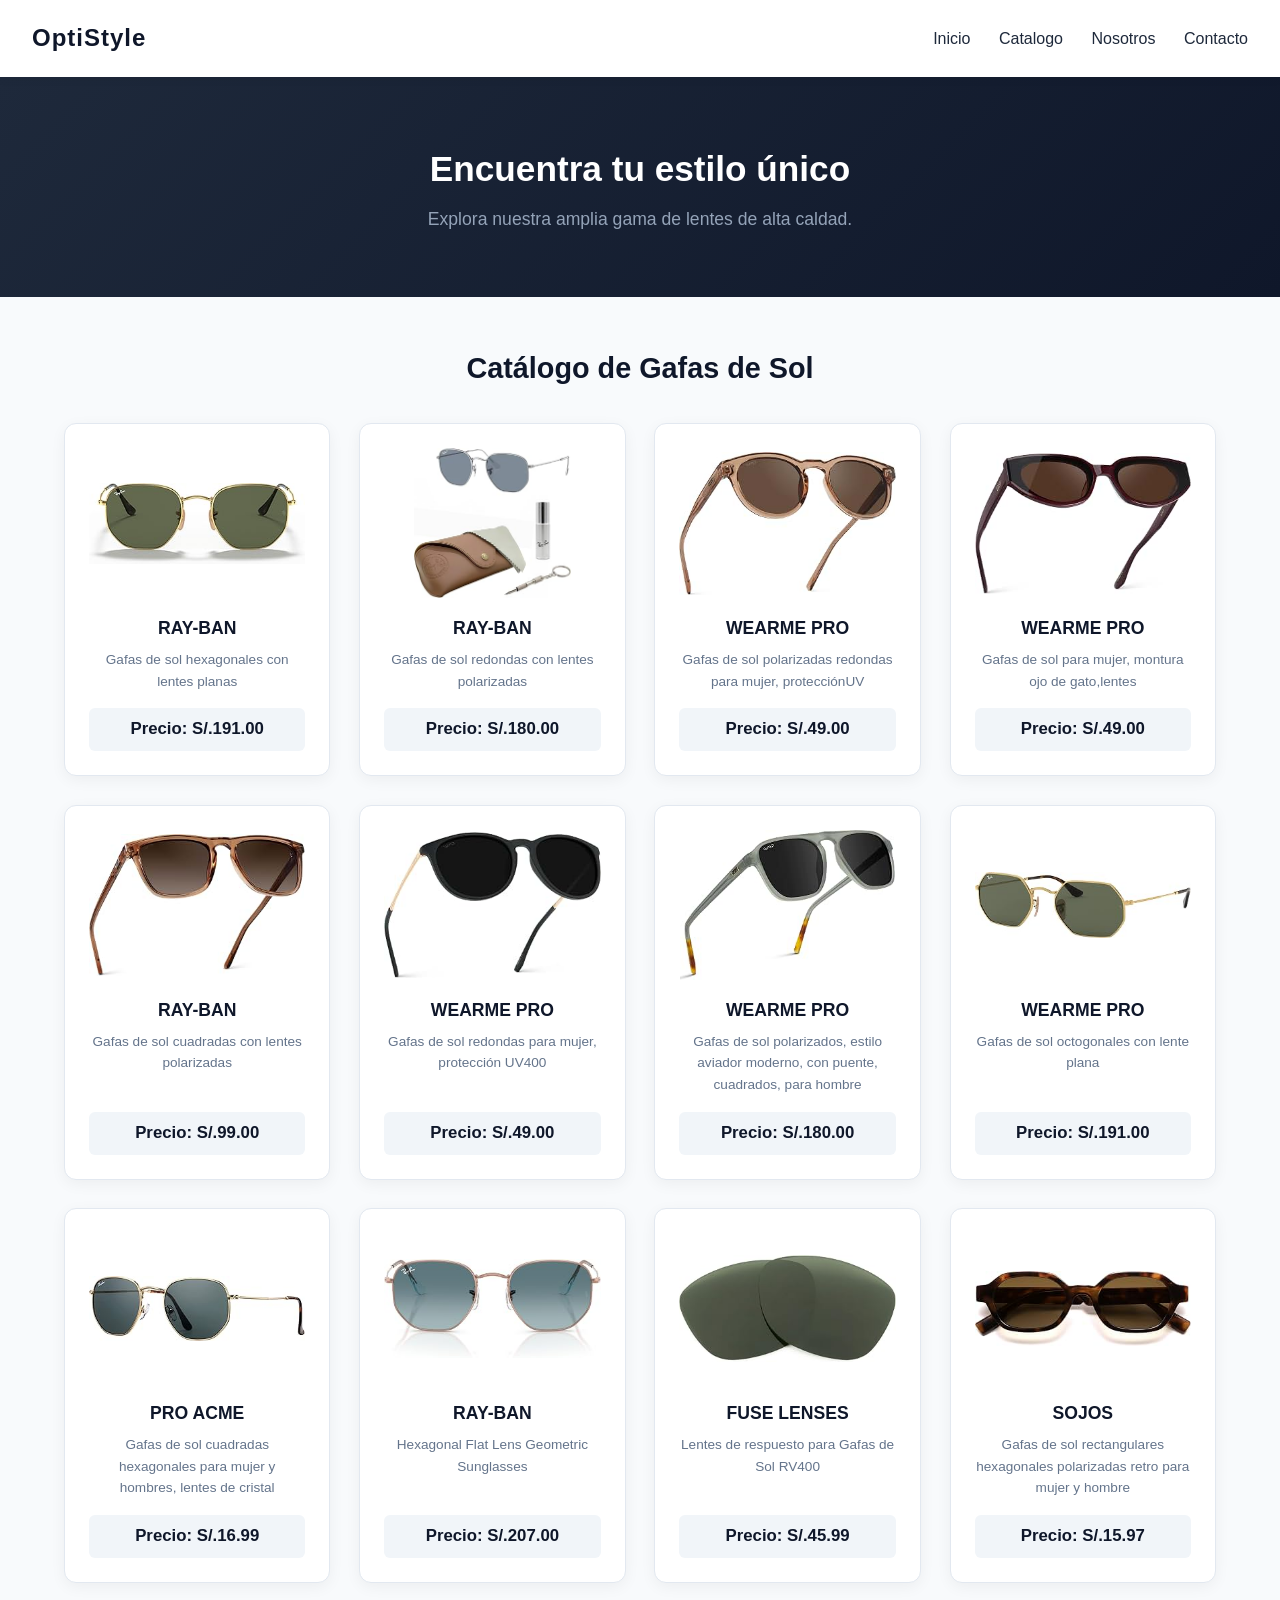
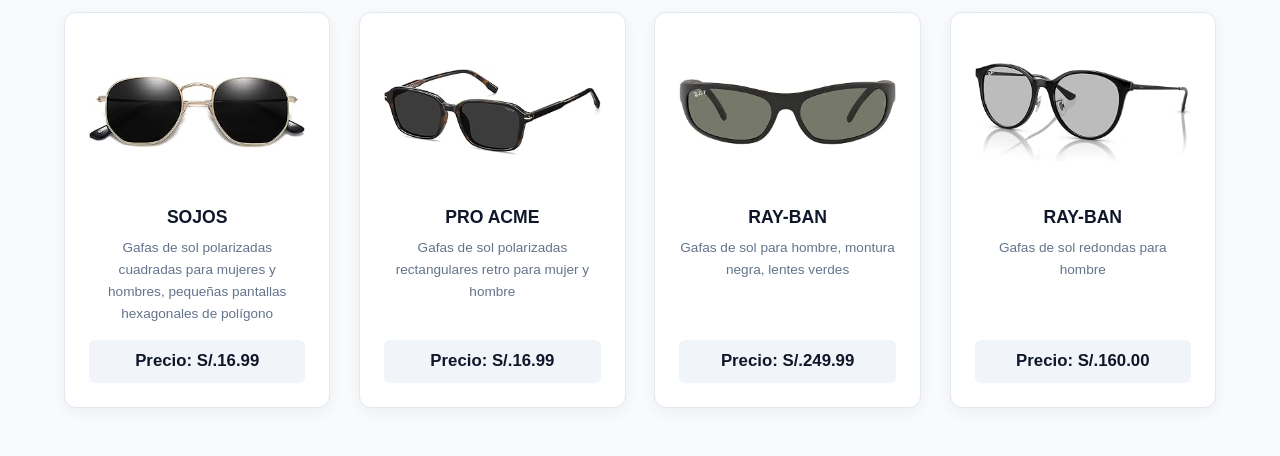
==== index.html @ 1ff5bd38 "Add files via upload" ====
<!DOCTYPE html>
<html lang="es">
<head>
    <meta charset="UTF-8">
    <meta name="viewport" content="width=device-width, initial-scale=1.0">
    <title>OptiStyle - Catálogo de Lentes</title>
    <link rel="stylesheet" href="style.css">
</head>

<body>
    <!--Encabezado-->
    <header class="header">
        <div class="logo">OptiStyle</div>
        <nav class="nav">
            <a href="#">Inicio</a>
            <a href="#">Catalogo</a>
            <a href="#">Nosotros</a>
            <a href="#">Contacto</a>
        </nav>    
    </header>

    <section class="hero">
        <h1>Encuentra tu estilo único</h1>
        <p>Explora nuestra amplia gama de lentes de alta caldad.</p>  
    </section>

    <main class="catalog-container" id="catalogo">
        <h2>Catálogo de Gafas de Sol</h2>
        <div class="catalog-grid">
            <div class="catalog-item">
                <img src="lentes1.jpg" alt="Lente 1">
                <h3>Ray-Ban</h3>
                <p>Gafas de sol hexagonales con lentes planas</p>
                <a href="#" class="btn-precio">Precio: S/.191.00</a>
            </div>
            <div class="catalog-item">
                <img src="lentes2.jpg" alt="Lente 2">
                <h3>Ray-Ban</h3>
                <p>Gafas de sol redondas con lentes polarizadas</p>
                <a href="#" class="btn-precio">Precio: S/.180.00</a>
            </div>
            <div class="catalog-item">
                <img src="lentes3.jpg" alt="Lente 3">
                <h3>WearMe Pro</h3>
                <p>Gafas de sol polarizadas redondas para mujer, protecciónUV</p>
                <a href="#" class="btn-precio">Precio: S/.49.00</a>
            </div>
            <div class="catalog-item">
                <img src="lentes4.jpg" alt="Lente 4">
                <h3>WearMe Pro</h3>
                <p>Gafas de sol para mujer, montura ojo de gato,lentes</p>
                <a href="#" class="btn-precio">Precio: S/.49.00</a>
            </div>
            <div class="catalog-item">
                <img src="lentes5.jpg" alt="Lente 5">
                <h3>Ray-Ban</h3>
                <p>Gafas de sol cuadradas con lentes polarizadas</p>
                <a href="#" class="btn-precio">Precio: S/.99.00</a>
            </div>
            <div class="catalog-item">
                <img src="lentes6.jpg" alt="Lente 6">
                <h3>WearMe Pro</h3>
                <p>Gafas de sol redondas para mujer, protección UV400</p>
                <a href="#" class="btn-precio">Precio: S/.49.00</a>
            </div>
            <div class="catalog-item">
                <img src="lentes7.jpg" alt="Lente 7">
                <h3>WearMe Pro</h3>
                <p>Gafas de sol polarizados, estilo aviador moderno, con puente, cuadrados, para hombre</p>
                <a href="#" class="btn-precio">Precio: S/.180.00</a>
            </div>
            <div class="catalog-item">
                <img src="lentes8.jpg" alt="Lente 8">
                <h3>WearMe Pro</h3>
                <p>Gafas de sol octogonales con lente plana</p>
                <a href="#" class="btn-precio">Precio: S/.191.00</a>
            </div>
            <div class="catalog-item">
                <img src="lentes9.jpg" alt="Lente 9">
                <h3>Pro Acme</h3>
                <p>Gafas de sol cuadradas hexagonales para mujer y hombres, lentes de cristal</p>
                <a href="#" class="btn-precio">Precio: S/.16.99</a>
            </div>
            <div class="catalog-item">
                <img src="lentes10.jpg" alt="Lente 10">
                <h3>Ray-Ban</h3>
                <p>Hexagonal Flat Lens Geometric Sunglasses</p>
                <a href="#" class="btn-precio">Precio: S/.207.00</a>
            </div>
            <div class="catalog-item">
                <img src="lentes11.jpg" alt="Lente 11">
                <h3>Fuse Lenses</h3>
                <p>Lentes de respuesto para Gafas de Sol RV400</p>
                <a href="#" class="btn-precio">Precio: S/.45.99</a>
            </div>
            <div class="catalog-item">
                <img src="lentes12.jpg" alt="Lente 12">
                <h3>SOJOS</h3>
                <p>Gafas de sol rectangulares hexagonales polarizadas retro para mujer y hombre</p>
                <a href="#" class="btn-precio">Precio: S/.15.97</a>
            </div>
            <div class="catalog-item">
                <img src="lentes13.jpg" alt="Lente 13">
                <h3>SOJOS</h3>
                <p>Gafas de sol polarizadas cuadradas para mujeres y hombres, pequeñas pantallas hexagonales de polígono</p>
                <a href="#" class="btn-precio">Precio: S/.16.99</a>
            </div>
            <div class="catalog-item">
                <img src="lentes14.jpg" alt="Lente 14">
                <h3>Pro Acme</h3>
                <p>Gafas de sol polarizadas rectangulares retro para mujer y hombre</p>
                <a href="#" class="btn-precio">Precio: S/.16.99</a>
            </div>
            <div class="catalog-item">
                <img src="lentes15.jpg" alt="Lente 15">
                <h3>Ray-Ban</h3>
                <p>Gafas de sol para hombre, montura negra, lentes verdes</p>
                <a href="#" class="btn-precio">Precio: S/.249.99</a>
            </div>
            <div class="catalog-item">
                <img src="lentes16.jpg" alt="Lente 16">
                <h3>Ray-Ban</h3>
                <p>Gafas de sol redondas para hombre</p>
                <a href="#" class="btn-precio">Precio: S/.160.00</a>
            </div>
        </div>
        

</body>
</html>
---- style.css ----
/* RESET BÁSICO Y VARIABLES */
* {
    margin: 0;
    padding: 0;
    box-sizing: border-box;
}

:root {
    --primary-color: #0f172a;       /* Azul oscuro para Header y Hero */
    --accent-color: #0d9488;        /* Verde azulado para botones/detalles */
    --font-family: 'Segoe UI', Tahoma, Geneva, Verdana, sans-serif;
    --bg-color: #f8fafc;            /* Fondo general claro */
    --card-bg: #ffffff;             /* Fondo blanco para las tarjetas */
    --text-color: #1e293b;          /* Texto principal */
    --text-muted: #64748b;          /* Texto secundario */
    --border-radius: 12px;
}

body {
    font-family: var(--font-family);
    background-color: var(--bg-color);
    color: var(--text-color);
    line-height: 1.6;
}

/* ENCABEZADO */
.header {
    display: flex;
    justify-content: space-between;
    align-items: center;
    padding: 1.2rem 2rem;
    background-color: var(--card-bg);
    box-shadow: 0 2px 10px rgba(0, 0, 0, 0.05);
    position: sticky;
    top: 0;
    z-index: 100;
}

.logo {
    font-size: 1.5rem;
    font-weight: 700;
    color: var(--primary-color);
    letter-spacing: 1px;
}

.nav a {
    margin-left: 1.5rem;
    text-decoration: none;
    color: var(--text-color);
    font-weight: 500;
    transition: color 0.3s ease;
}

.nav a:hover {
    color: var(--accent-color);
}

/* HERO BANNER */
.hero {
    text-align: center;
    padding: 4rem 1rem;
    background: linear-gradient(135deg, #1e293b, #0f172a);
    color: #ffffff;
}

.hero h1 {
    font-size: 2.2rem;
    margin-bottom: 0.5rem;
}

.hero p {
    color: #94a3b8;
    font-size: 1.1rem;
}

/* CONTENEDOR DEL CATÁLOGO */
.catalog-container {
    max-width: 1200px;
    margin: 3rem auto;
    padding: 0 1.5rem;
}

.catalog-container h2 {
    text-align: center;
    margin-bottom: 2rem;
    font-size: 1.8rem;
    color: var(--primary-color);
}

/* GRID DE PRODUCTOS (Adaptable a cualquier pantalla) */
.catalog-grid {
    display: grid;
    grid-template-columns: repeat(auto-fit, minmax(240px, 1fr));
    gap: 1.8rem;
}

/* TARJETAS DE PRODUCTO (.catalog-item) */
.catalog-item {
    background-color: var(--card-bg);
    border-radius: var(--border-radius);
    padding: 1.5rem;
    text-align: center;
    box-shadow: 0 4px 15px rgba(0, 0, 0, 0.05);
    border: 1px solid #e2e8f0;
    display: flex;
    flex-direction: column;
    justify-content: space-between;
    transition: transform 0.3s ease, box-shadow 0.3s ease;
}

.catalog-item:hover {
    transform: translateY(-6px);
    box-shadow: 0 10px 20px rgba(0, 0, 0, 0.1);
}

/* IMAGEN DEL PRODUCTO */
.catalog-item img {
    width: 100%;
    height: 150px;
    object-fit: contain;
    margin-bottom: 1rem;
}

/* TÍTULO/MARCA DEL PRODUCTO */
.catalog-item h3 {
    font-size: 1.1rem;
    font-weight: 700;
    color: var(--primary-color);
    margin-bottom: 0.4rem;
    text-transform: uppercase;
}

/* DESCRIPCIÓN */
.catalog-item p:nth-of-type(1) {
    font-size: 0.85rem;
    color: var(--text-muted);
    margin-bottom: 1rem;
    flex-grow: 1; /* Mantiene la alineación del precio */
}

/* PRECIO */
.catalog-item p:nth-of-type(2) {
    font-size: 1.1rem;
    font-weight: 700;
    color: var(--primary-color);
    background-color: #f1f5f9;
    padding: 0.4rem;
    border-radius: 6px;
}

/* PIE DE PÁGINA */
.footer {
    text-align: center;
    padding: 2rem;
    background-color: var(--primary-color);
    color: #94a3b8;
    margin-top: 4rem;
    font-size: 0.9rem;
}
/* ESTILO DEL RECUADRO DEL PRECIO */
.btn-precio {
    display: block;
    text-decoration: none;
    font-weight: 700;
    font-size: 1.05rem;
    color: var(--primary-color);
    background-color: #f1f5f9;
    padding: 0.5rem 1rem;
    border-radius: 6px;
    cursor: pointer; /* <--- Muestra el cursor de la manito */
    transition: all 0.2s ease-in-out;
}

/* EFECTO AL PASAR EL MOUSE POR ENCIMA (HOVER) */
.btn-precio:hover {
    background-color: #2563eb; /*  <--- Color azul */
    color: #ffffff;            /*  <--- Texto en blanco para buen contraste */
}

/* EFECTO AL MOMENTO EXACTO DE DAR CLIC (ACTIVE) */
.btn-precio:active {
    background-color: #1d4ed8; /* <--- Azul un poco más oscuro al presionar */
    transform: scale(0.98);    /* <--- Pequeño efecto de pulsación */
}
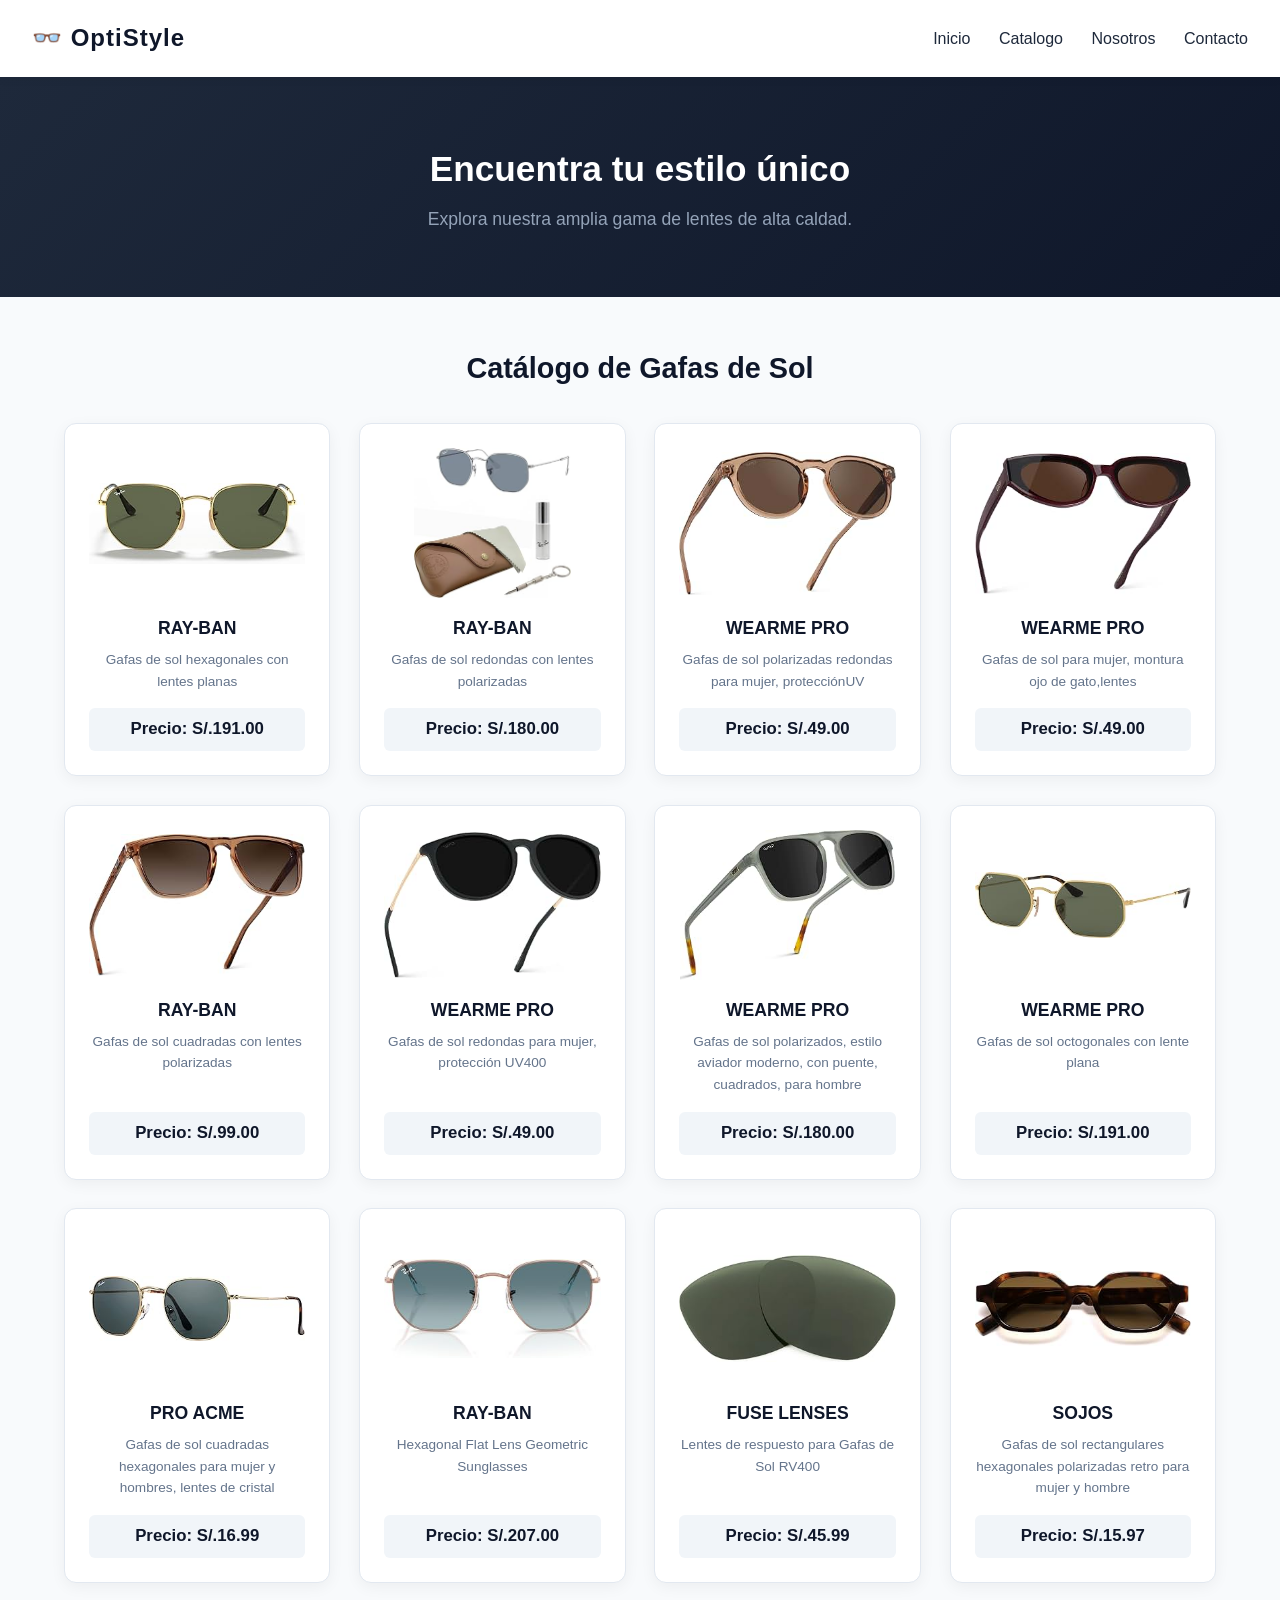
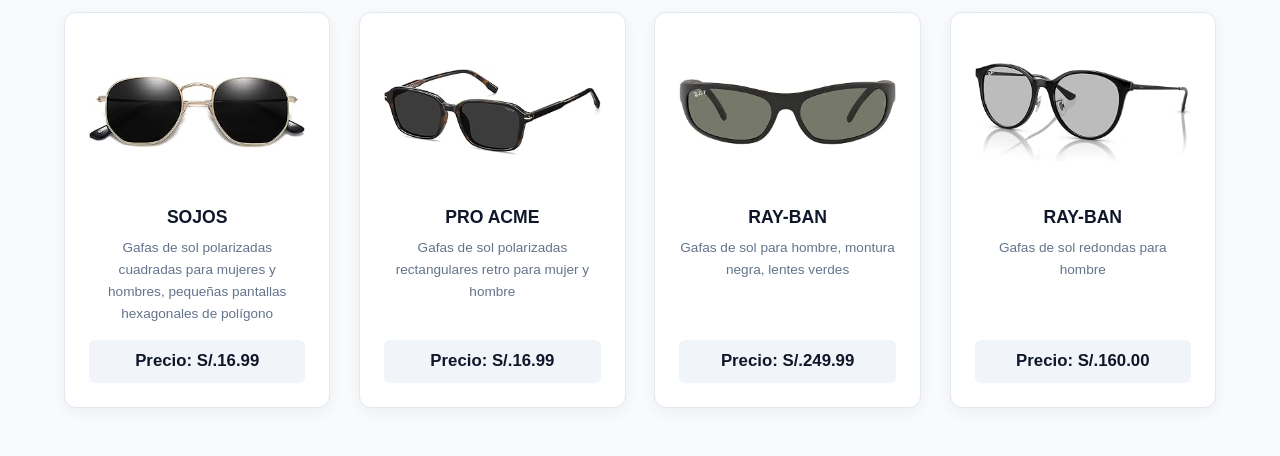
==== commit 464f89a9: "Fix HTML encoding issues in index.html" ====
--- a/index.html
+++ b/index.html
@@ -10,7 +10,7 @@
 <body>
     <!--Encabezado-->
     <header class="header">
-        <div class="logo">OptiStyle</div>
+        <div class="logo">&#x1F453 OptiStyle</div>
         <nav class="nav">
             <a href="#">Inicio</a>
             <a href="#">Catalogo</a>
@@ -127,4 +127,4 @@
         
 
 </body>
-</html>+</html>
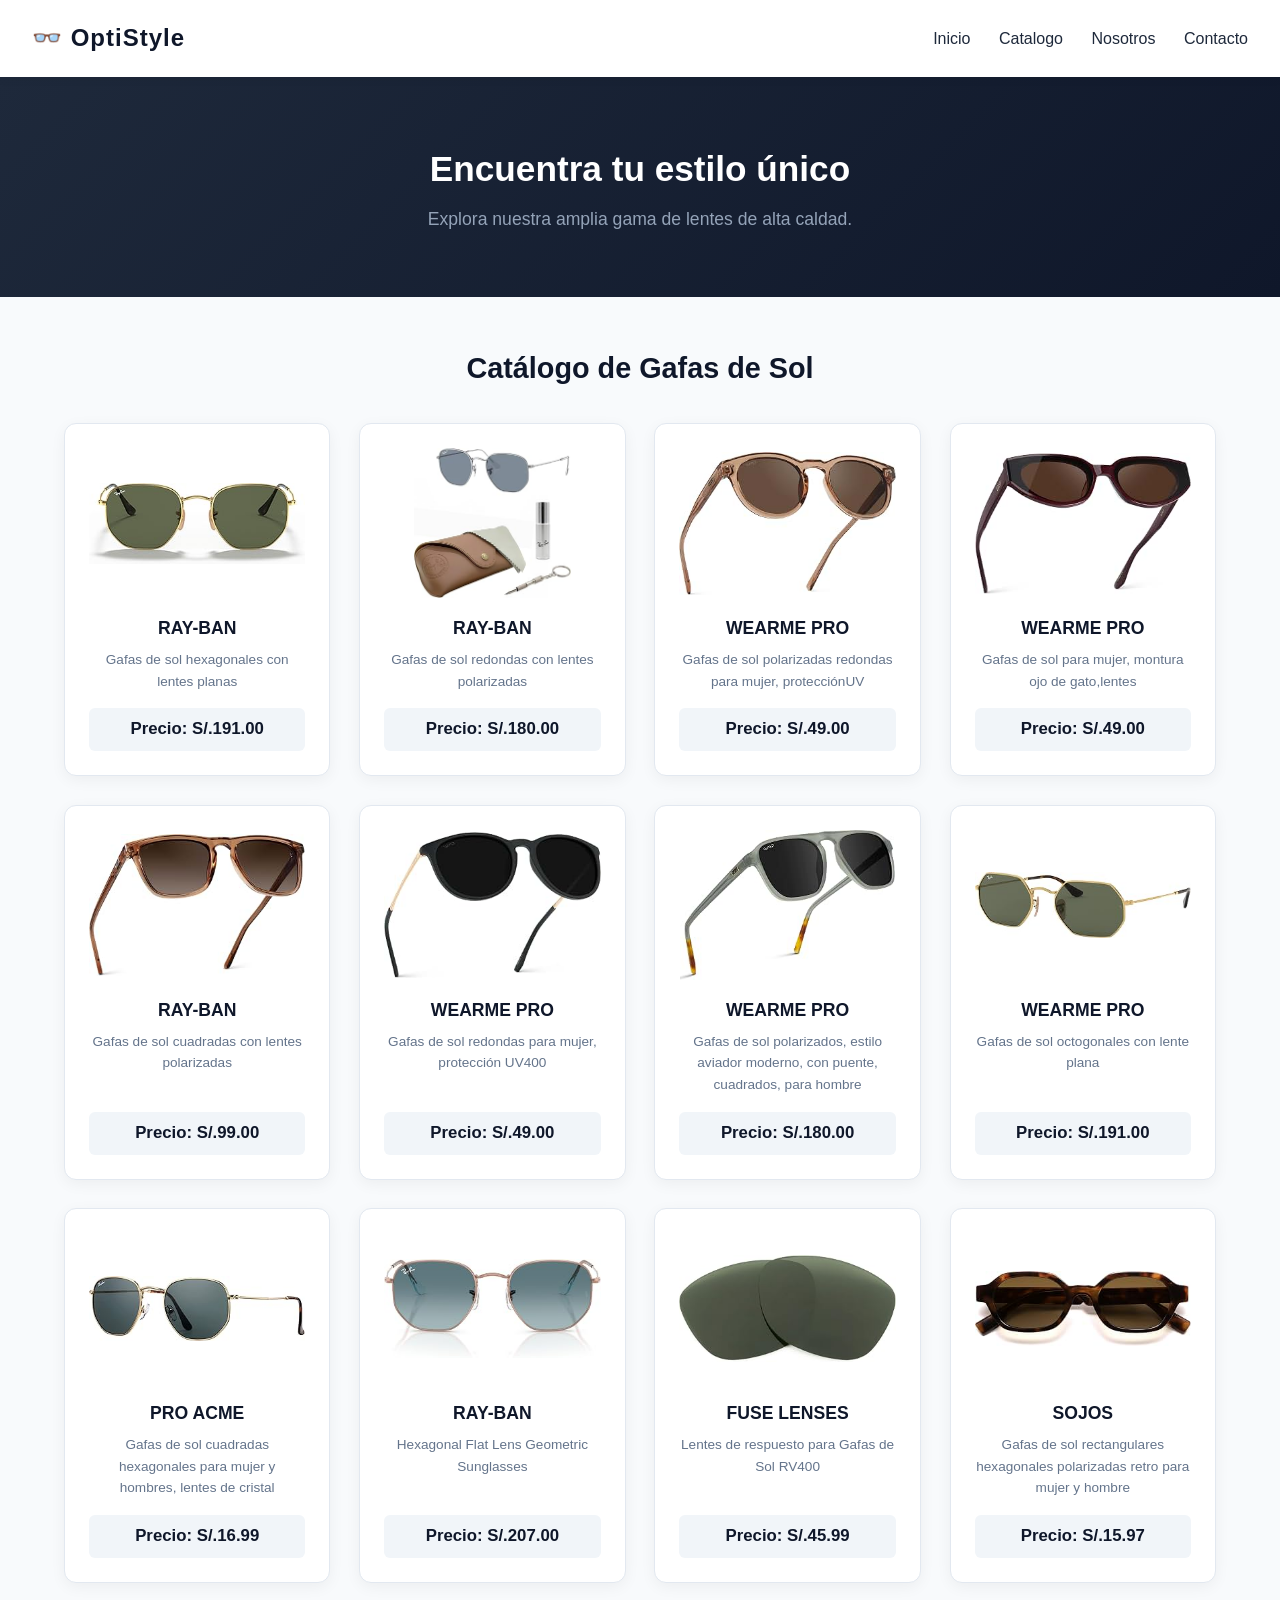
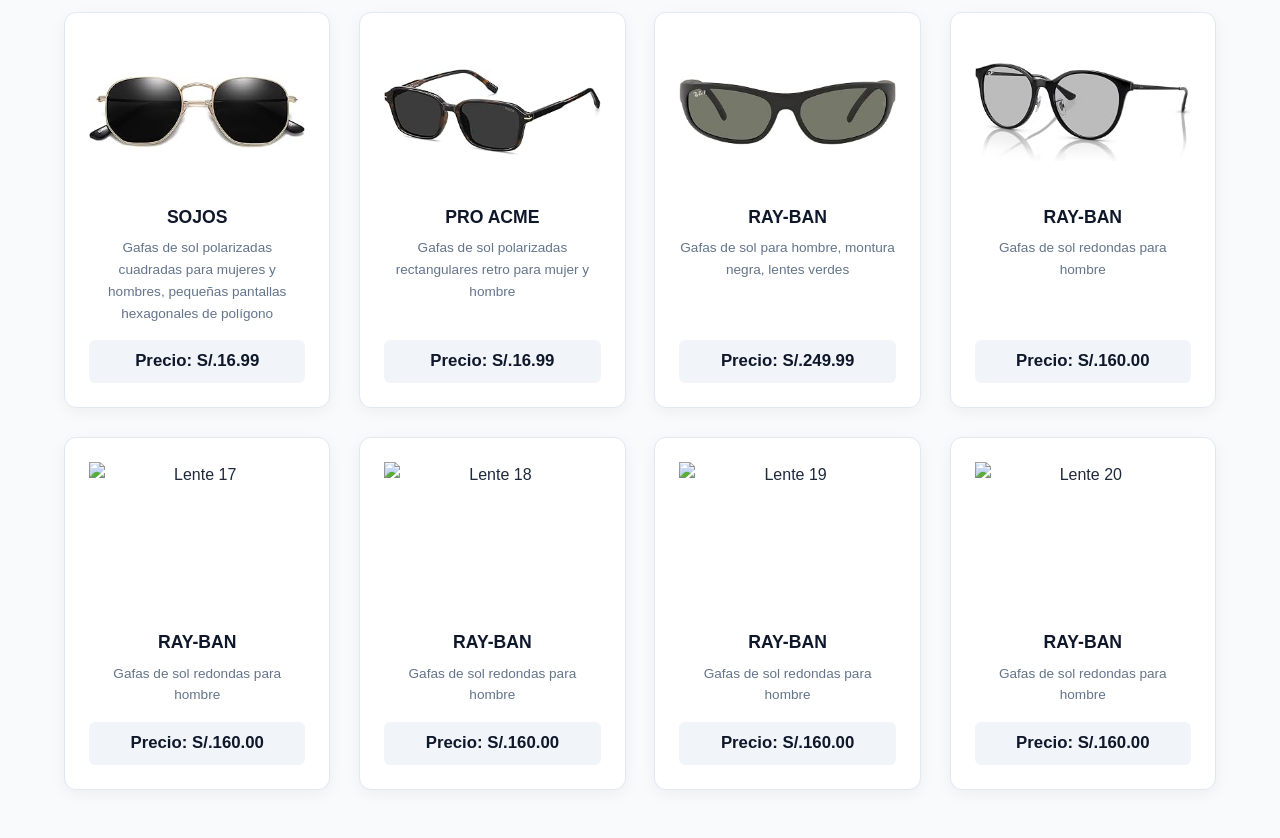
==== commit 2e6ac30b: "Update index.html" ====
--- a/index.html
+++ b/index.html
@@ -123,7 +123,32 @@
                 <p>Gafas de sol redondas para hombre</p>
                 <a href="#" class="btn-precio">Precio: S/.160.00</a>
             </div>
+                <div class="catalog-item">
+                <img src="lentes17.jpg" alt="Lente 17">
+                <h3>Ray-Ban</h3>
+                <p>Gafas de sol redondas para hombre</p>
+                <a href="#" class="btn-precio">Precio: S/.160.00</a>
+            </div>
+                <div class="catalog-item">
+                <img src="lentes18.jpg" alt="Lente 18">
+                <h3>Ray-Ban</h3>
+                <p>Gafas de sol redondas para hombre</p>
+                <a href="#" class="btn-precio">Precio: S/.160.00</a>
+            </div>
+                <div class="catalog-item">
+                <img src="lentes19.jpg" alt="Lente 19">
+                <h3>Ray-Ban</h3>
+                <p>Gafas de sol redondas para hombre</p>
+                <a href="#" class="btn-precio">Precio: S/.160.00</a>
+            </div>
+                <div class="catalog-item">
+                <img src="lentes20.jpg" alt="Lente 20">
+                <h3>Ray-Ban</h3>
+                <p>Gafas de sol redondas para hombre</p>
+                <a href="#" class="btn-precio">Precio: S/.160.00</a>
+            </div>
         </div>
+        
         
 
 </body>
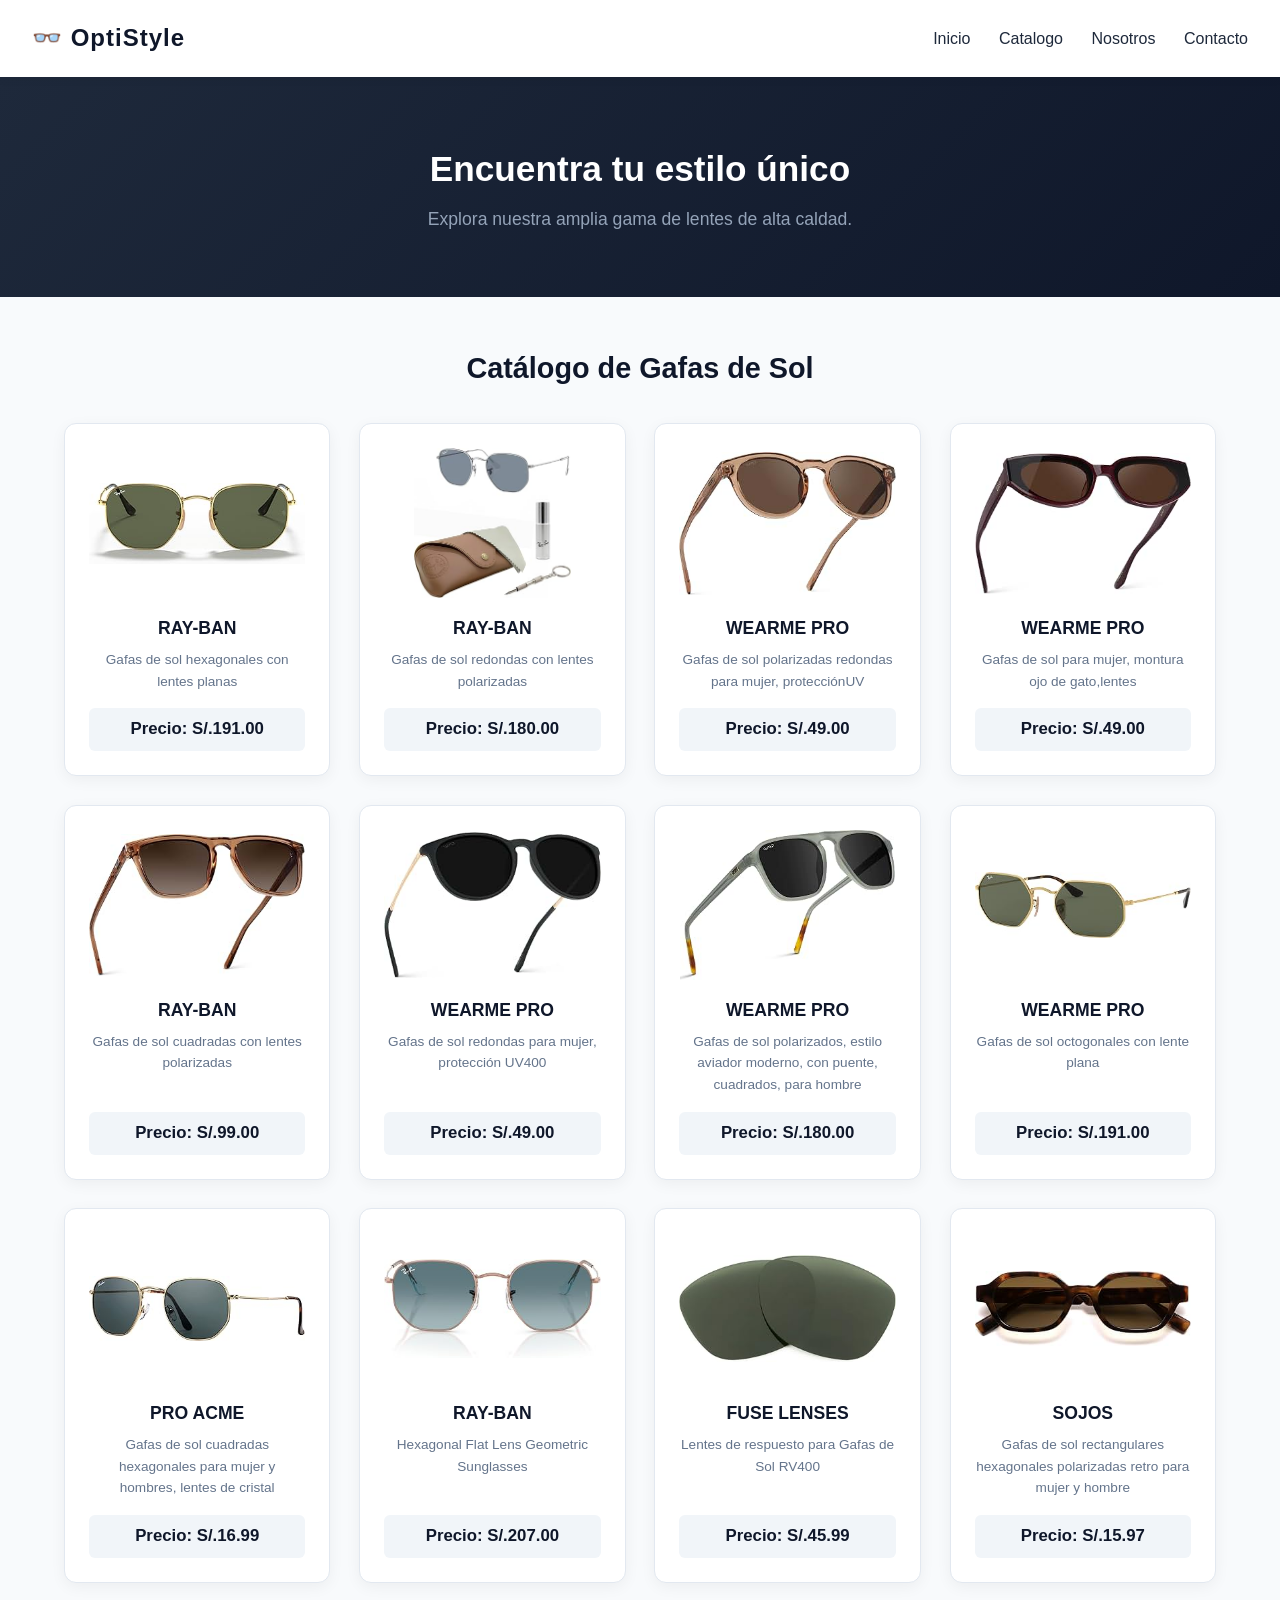
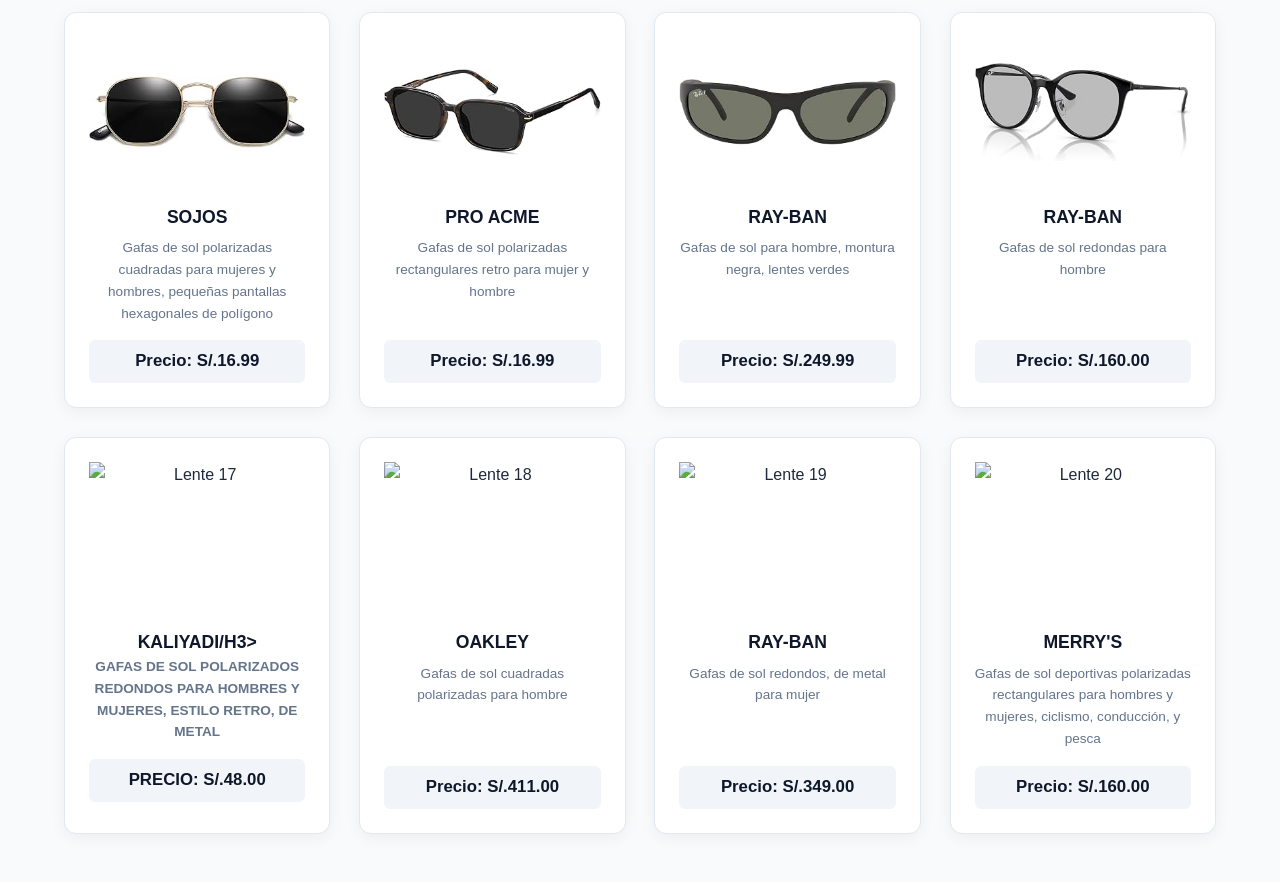
==== commit 32a8f12d: "Fix HTML structure and content in index.html" ====
--- a/index.html
+++ b/index.html
@@ -125,26 +125,26 @@
             </div>
                 <div class="catalog-item">
                 <img src="lentes17.jpg" alt="Lente 17">
-                <h3>Ray-Ban</h3>
-                <p>Gafas de sol redondas para hombre</p>
-                <a href="#" class="btn-precio">Precio: S/.160.00</a>
+                <h3>KALIYADI/h3>
+                <p>Gafas de sol polarizados redondos para hombres y mujeres, estilo retro, de metal</p>
+                <a href="#" class="btn-precio">Precio: S/.48.00</a>
             </div>
                 <div class="catalog-item">
                 <img src="lentes18.jpg" alt="Lente 18">
-                <h3>Ray-Ban</h3>
-                <p>Gafas de sol redondas para hombre</p>
-                <a href="#" class="btn-precio">Precio: S/.160.00</a>
+                <h3>OAKLEY</h3>
+                <p>Gafas de sol cuadradas polarizadas para hombre</p>
+                <a href="#" class="btn-precio">Precio: S/.411.00</a>
             </div>
                 <div class="catalog-item">
                 <img src="lentes19.jpg" alt="Lente 19">
                 <h3>Ray-Ban</h3>
-                <p>Gafas de sol redondas para hombre</p>
-                <a href="#" class="btn-precio">Precio: S/.160.00</a>
+                <p>Gafas de sol redondos, de metal para mujer</p>
+                <a href="#" class="btn-precio">Precio: S/.349.00</a>
             </div>
                 <div class="catalog-item">
                 <img src="lentes20.jpg" alt="Lente 20">
-                <h3>Ray-Ban</h3>
-                <p>Gafas de sol redondas para hombre</p>
+                <h3>MERRY'S</h3>
+                <p>Gafas de sol deportivas polarizadas rectangulares para hombres y mujeres, ciclismo, conducción, y pesca</p>
                 <a href="#" class="btn-precio">Precio: S/.160.00</a>
             </div>
         </div>
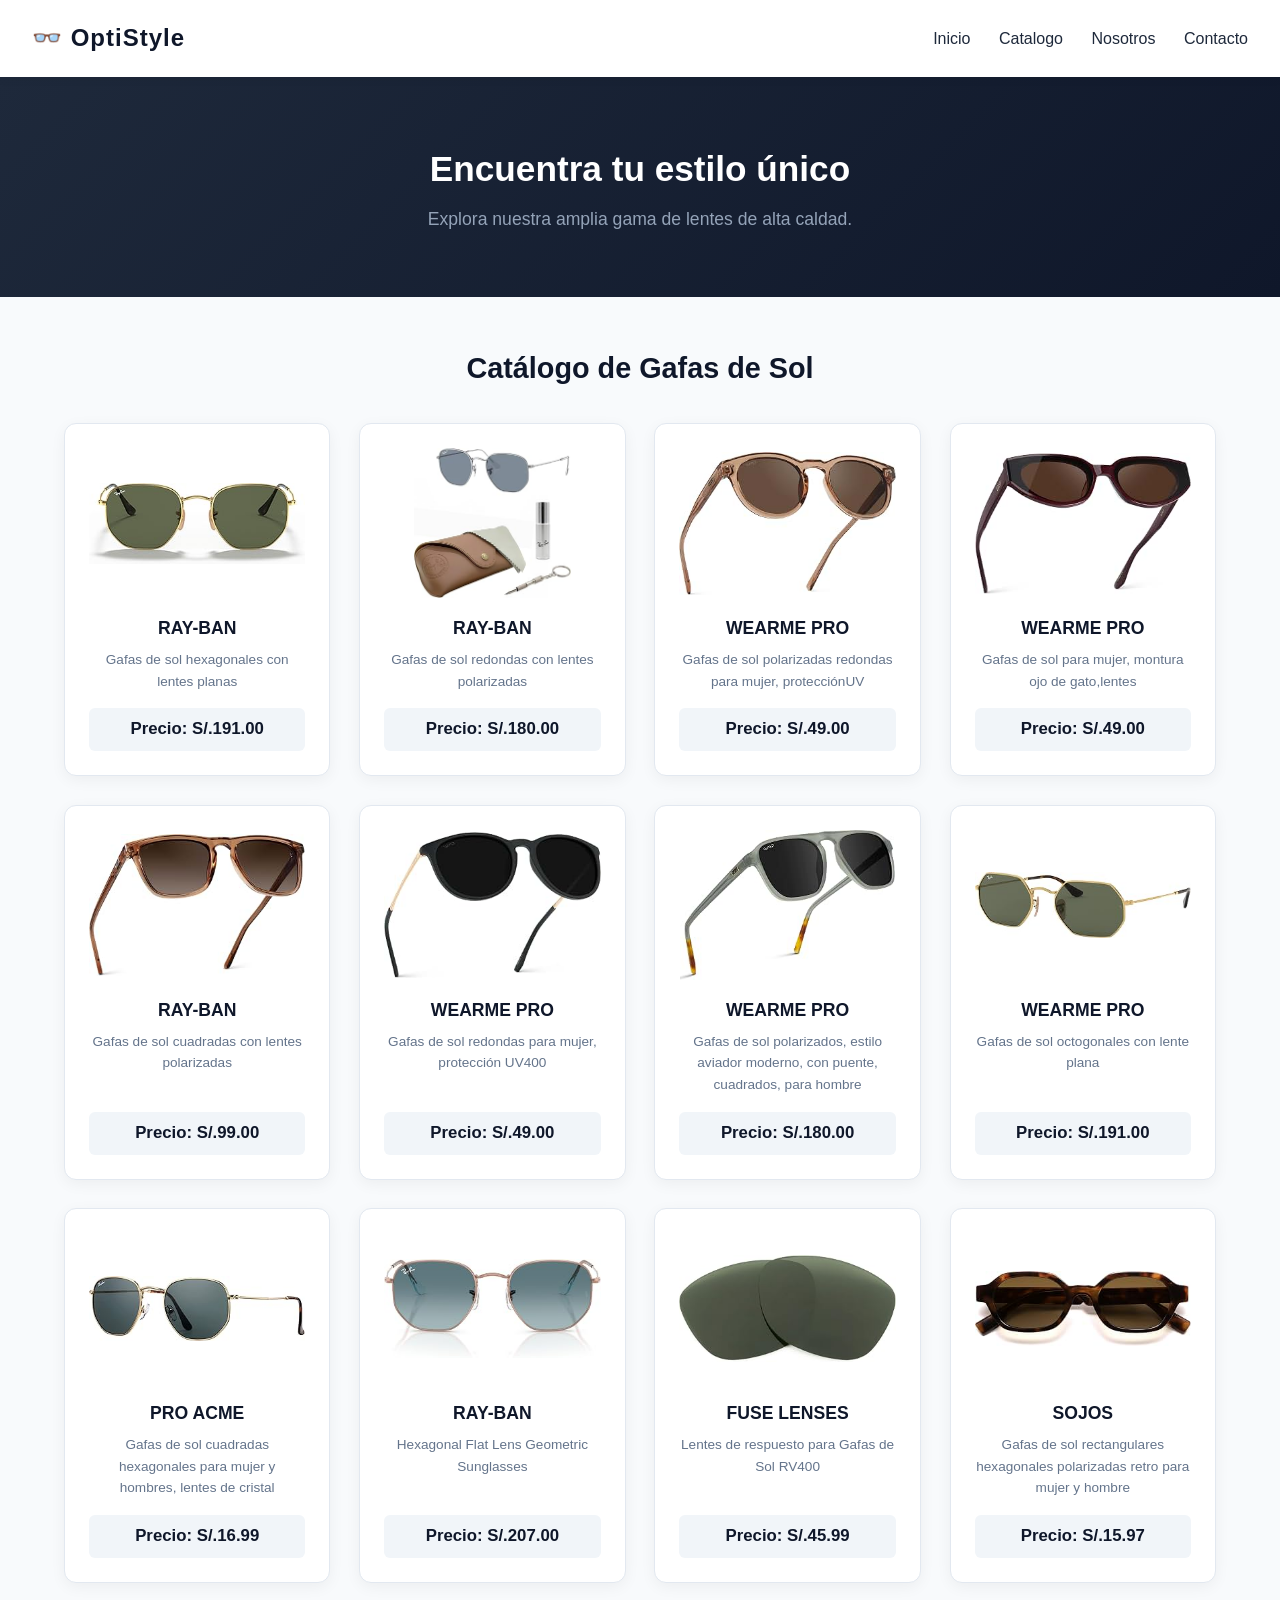
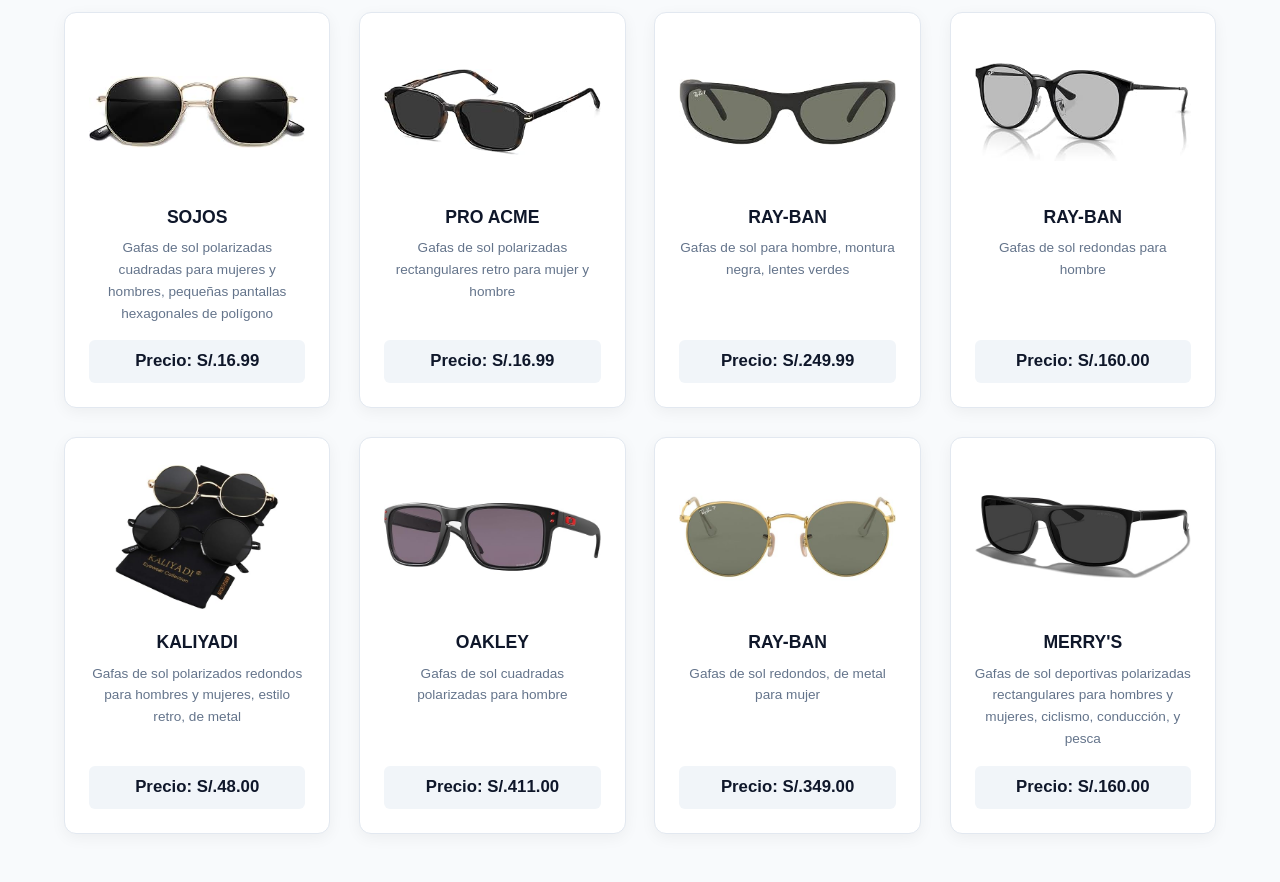
==== commit 76824340: "Update index.html" ====
--- a/index.html
+++ b/index.html
@@ -125,7 +125,7 @@
             </div>
                 <div class="catalog-item">
                 <img src="lentes17.jpg" alt="Lente 17">
-                <h3>KALIYADI/h3>
+                <h3>KALIYADI</h3>
                 <p>Gafas de sol polarizados redondos para hombres y mujeres, estilo retro, de metal</p>
                 <a href="#" class="btn-precio">Precio: S/.48.00</a>
             </div>
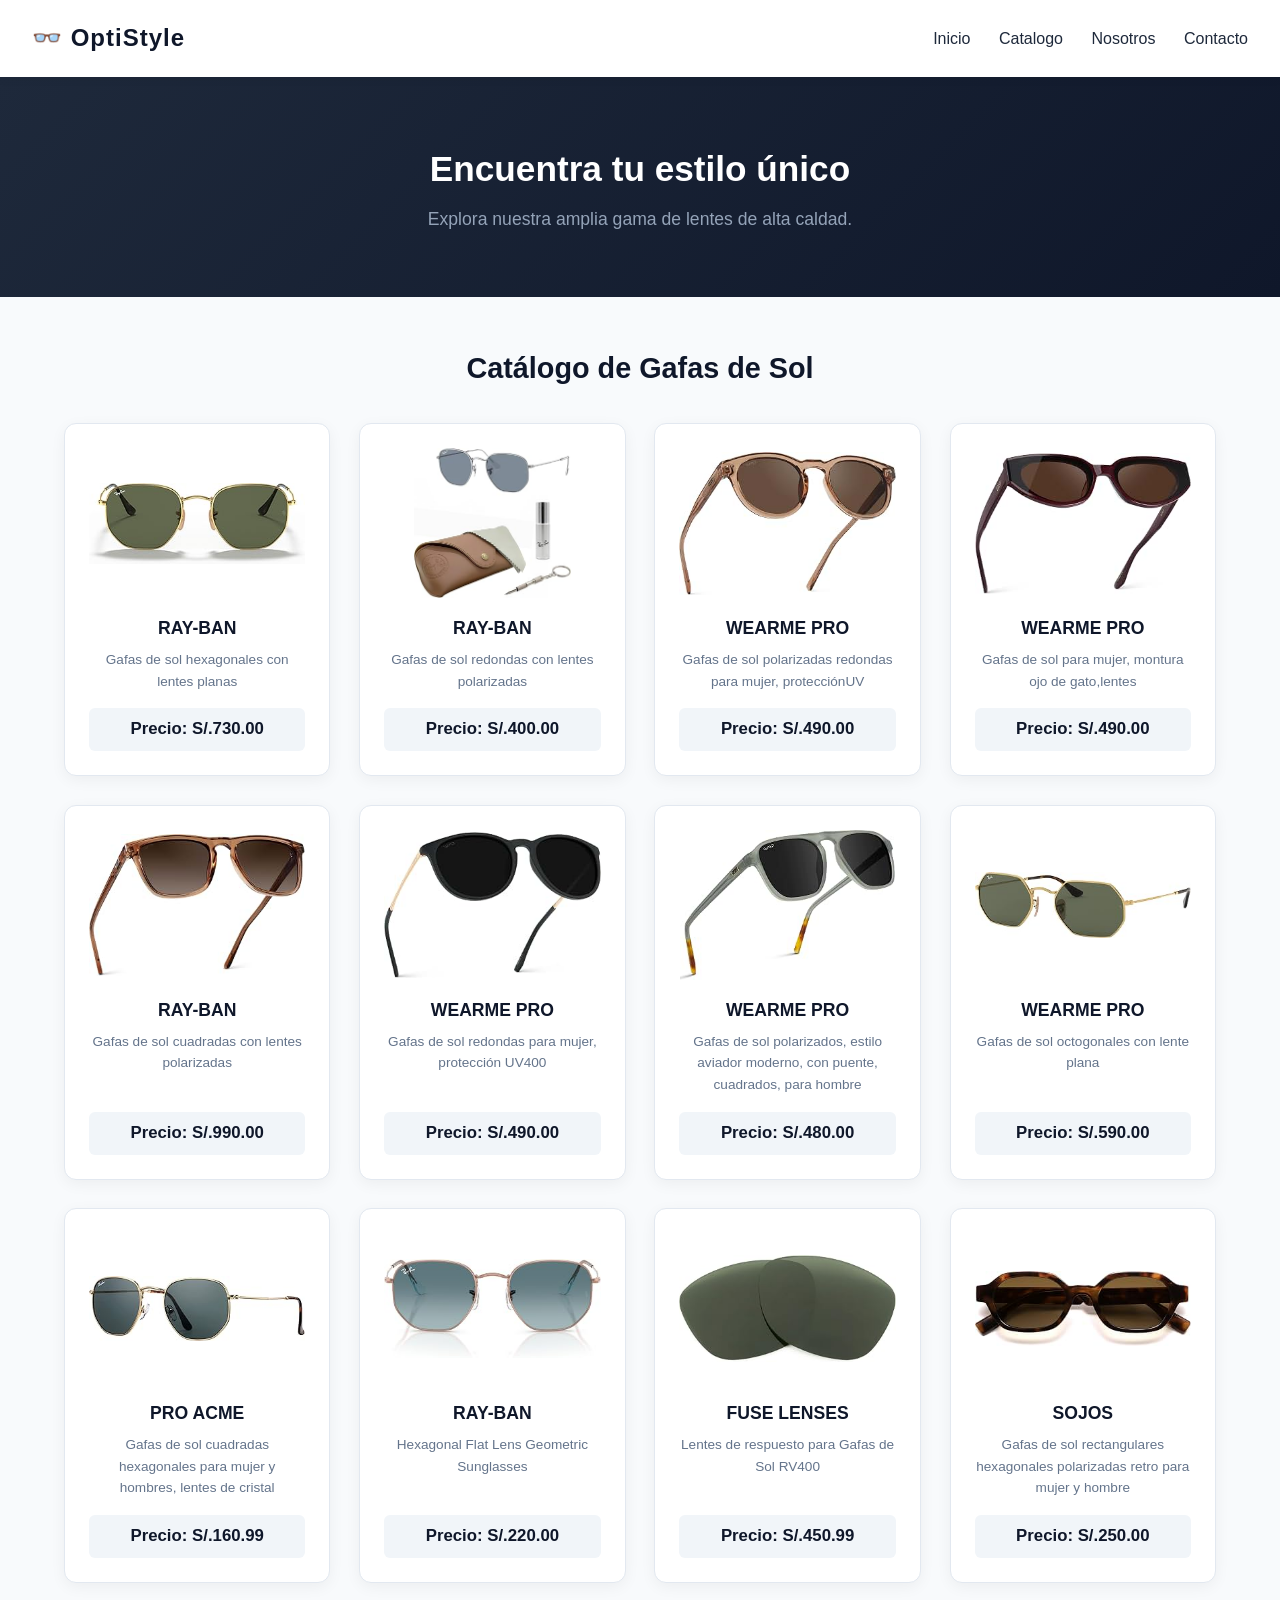
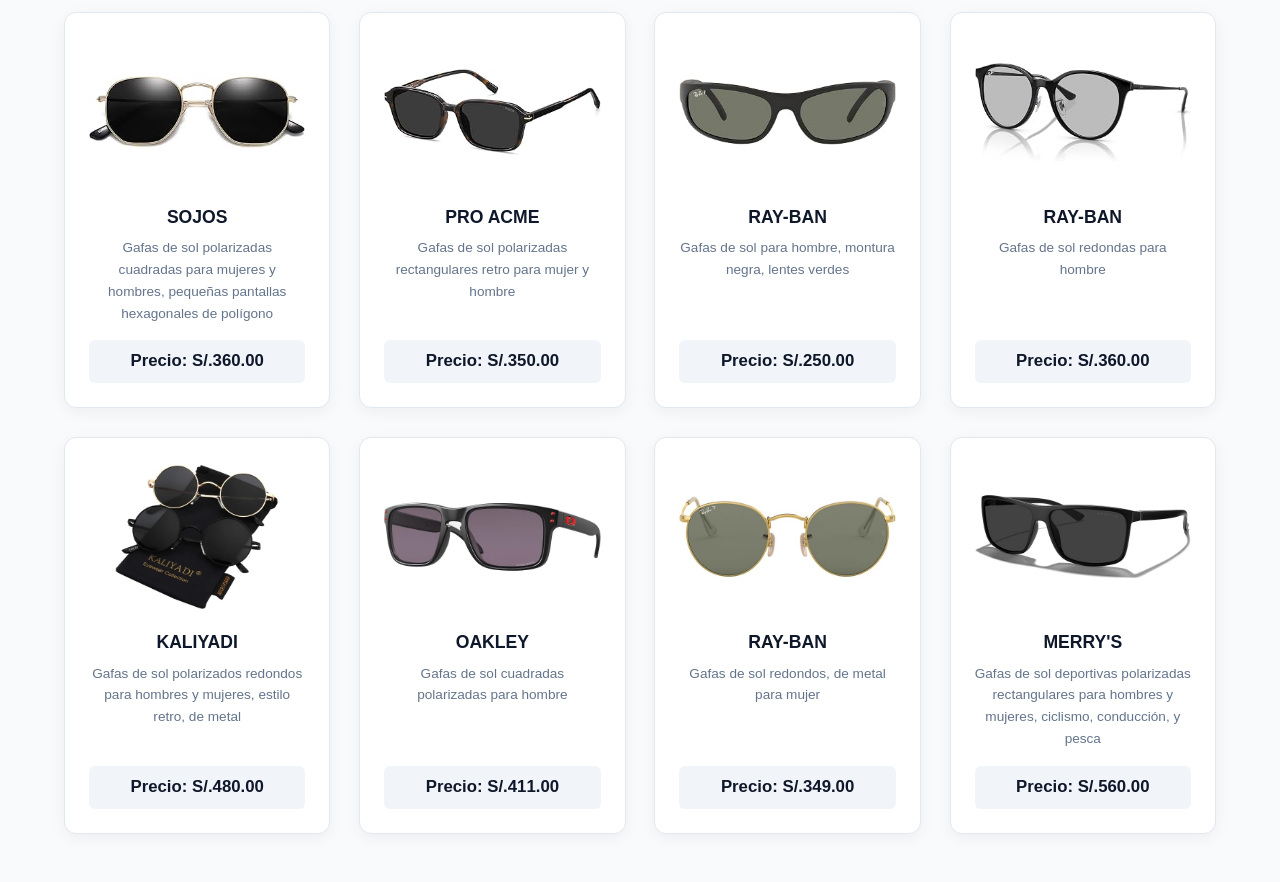
==== commit 05ff46c2: "Update index.html" ====
--- a/index.html
+++ b/index.html
@@ -31,103 +31,103 @@
                 <img src="lentes1.jpg" alt="Lente 1">
                 <h3>Ray-Ban</h3>
                 <p>Gafas de sol hexagonales con lentes planas</p>
-                <a href="#" class="btn-precio">Precio: S/.191.00</a>
+                <a href="#" class="btn-precio">Precio: S/.730.00</a>
             </div>
             <div class="catalog-item">
                 <img src="lentes2.jpg" alt="Lente 2">
                 <h3>Ray-Ban</h3>
                 <p>Gafas de sol redondas con lentes polarizadas</p>
-                <a href="#" class="btn-precio">Precio: S/.180.00</a>
+                <a href="#" class="btn-precio">Precio: S/.400.00</a>
             </div>
             <div class="catalog-item">
                 <img src="lentes3.jpg" alt="Lente 3">
                 <h3>WearMe Pro</h3>
                 <p>Gafas de sol polarizadas redondas para mujer, protecciónUV</p>
-                <a href="#" class="btn-precio">Precio: S/.49.00</a>
+                <a href="#" class="btn-precio">Precio: S/.490.00</a>
             </div>
             <div class="catalog-item">
                 <img src="lentes4.jpg" alt="Lente 4">
                 <h3>WearMe Pro</h3>
                 <p>Gafas de sol para mujer, montura ojo de gato,lentes</p>
-                <a href="#" class="btn-precio">Precio: S/.49.00</a>
+                <a href="#" class="btn-precio">Precio: S/.490.00</a>
             </div>
             <div class="catalog-item">
                 <img src="lentes5.jpg" alt="Lente 5">
                 <h3>Ray-Ban</h3>
                 <p>Gafas de sol cuadradas con lentes polarizadas</p>
-                <a href="#" class="btn-precio">Precio: S/.99.00</a>
+                <a href="#" class="btn-precio">Precio: S/.990.00</a>
             </div>
             <div class="catalog-item">
                 <img src="lentes6.jpg" alt="Lente 6">
                 <h3>WearMe Pro</h3>
                 <p>Gafas de sol redondas para mujer, protección UV400</p>
-                <a href="#" class="btn-precio">Precio: S/.49.00</a>
+                <a href="#" class="btn-precio">Precio: S/.490.00</a>
             </div>
             <div class="catalog-item">
                 <img src="lentes7.jpg" alt="Lente 7">
                 <h3>WearMe Pro</h3>
                 <p>Gafas de sol polarizados, estilo aviador moderno, con puente, cuadrados, para hombre</p>
-                <a href="#" class="btn-precio">Precio: S/.180.00</a>
+                <a href="#" class="btn-precio">Precio: S/.480.00</a>
             </div>
             <div class="catalog-item">
                 <img src="lentes8.jpg" alt="Lente 8">
                 <h3>WearMe Pro</h3>
                 <p>Gafas de sol octogonales con lente plana</p>
-                <a href="#" class="btn-precio">Precio: S/.191.00</a>
+                <a href="#" class="btn-precio">Precio: S/.590.00</a>
             </div>
             <div class="catalog-item">
                 <img src="lentes9.jpg" alt="Lente 9">
                 <h3>Pro Acme</h3>
                 <p>Gafas de sol cuadradas hexagonales para mujer y hombres, lentes de cristal</p>
-                <a href="#" class="btn-precio">Precio: S/.16.99</a>
+                <a href="#" class="btn-precio">Precio: S/.160.99</a>
             </div>
             <div class="catalog-item">
                 <img src="lentes10.jpg" alt="Lente 10">
                 <h3>Ray-Ban</h3>
                 <p>Hexagonal Flat Lens Geometric Sunglasses</p>
-                <a href="#" class="btn-precio">Precio: S/.207.00</a>
+                <a href="#" class="btn-precio">Precio: S/.220.00</a>
             </div>
             <div class="catalog-item">
                 <img src="lentes11.jpg" alt="Lente 11">
                 <h3>Fuse Lenses</h3>
                 <p>Lentes de respuesto para Gafas de Sol RV400</p>
-                <a href="#" class="btn-precio">Precio: S/.45.99</a>
+                <a href="#" class="btn-precio">Precio: S/.450.99</a>
             </div>
             <div class="catalog-item">
                 <img src="lentes12.jpg" alt="Lente 12">
                 <h3>SOJOS</h3>
                 <p>Gafas de sol rectangulares hexagonales polarizadas retro para mujer y hombre</p>
-                <a href="#" class="btn-precio">Precio: S/.15.97</a>
+                <a href="#" class="btn-precio">Precio: S/.250.00</a>
             </div>
             <div class="catalog-item">
                 <img src="lentes13.jpg" alt="Lente 13">
                 <h3>SOJOS</h3>
                 <p>Gafas de sol polarizadas cuadradas para mujeres y hombres, pequeñas pantallas hexagonales de polígono</p>
-                <a href="#" class="btn-precio">Precio: S/.16.99</a>
+                <a href="#" class="btn-precio">Precio: S/.360.00</a>
             </div>
             <div class="catalog-item">
                 <img src="lentes14.jpg" alt="Lente 14">
                 <h3>Pro Acme</h3>
                 <p>Gafas de sol polarizadas rectangulares retro para mujer y hombre</p>
-                <a href="#" class="btn-precio">Precio: S/.16.99</a>
+                <a href="#" class="btn-precio">Precio: S/.350.00</a>
             </div>
             <div class="catalog-item">
                 <img src="lentes15.jpg" alt="Lente 15">
                 <h3>Ray-Ban</h3>
                 <p>Gafas de sol para hombre, montura negra, lentes verdes</p>
-                <a href="#" class="btn-precio">Precio: S/.249.99</a>
+                <a href="#" class="btn-precio">Precio: S/.250.00</a>
             </div>
             <div class="catalog-item">
                 <img src="lentes16.jpg" alt="Lente 16">
                 <h3>Ray-Ban</h3>
                 <p>Gafas de sol redondas para hombre</p>
-                <a href="#" class="btn-precio">Precio: S/.160.00</a>
+                <a href="#" class="btn-precio">Precio: S/.360.00</a>
             </div>
                 <div class="catalog-item">
                 <img src="lentes17.jpg" alt="Lente 17">
                 <h3>KALIYADI</h3>
                 <p>Gafas de sol polarizados redondos para hombres y mujeres, estilo retro, de metal</p>
-                <a href="#" class="btn-precio">Precio: S/.48.00</a>
+                <a href="#" class="btn-precio">Precio: S/.480.00</a>
             </div>
                 <div class="catalog-item">
                 <img src="lentes18.jpg" alt="Lente 18">
@@ -145,7 +145,7 @@
                 <img src="lentes20.jpg" alt="Lente 20">
                 <h3>MERRY'S</h3>
                 <p>Gafas de sol deportivas polarizadas rectangulares para hombres y mujeres, ciclismo, conducción, y pesca</p>
-                <a href="#" class="btn-precio">Precio: S/.160.00</a>
+                <a href="#" class="btn-precio">Precio: S/.560.00</a>
             </div>
         </div>
         
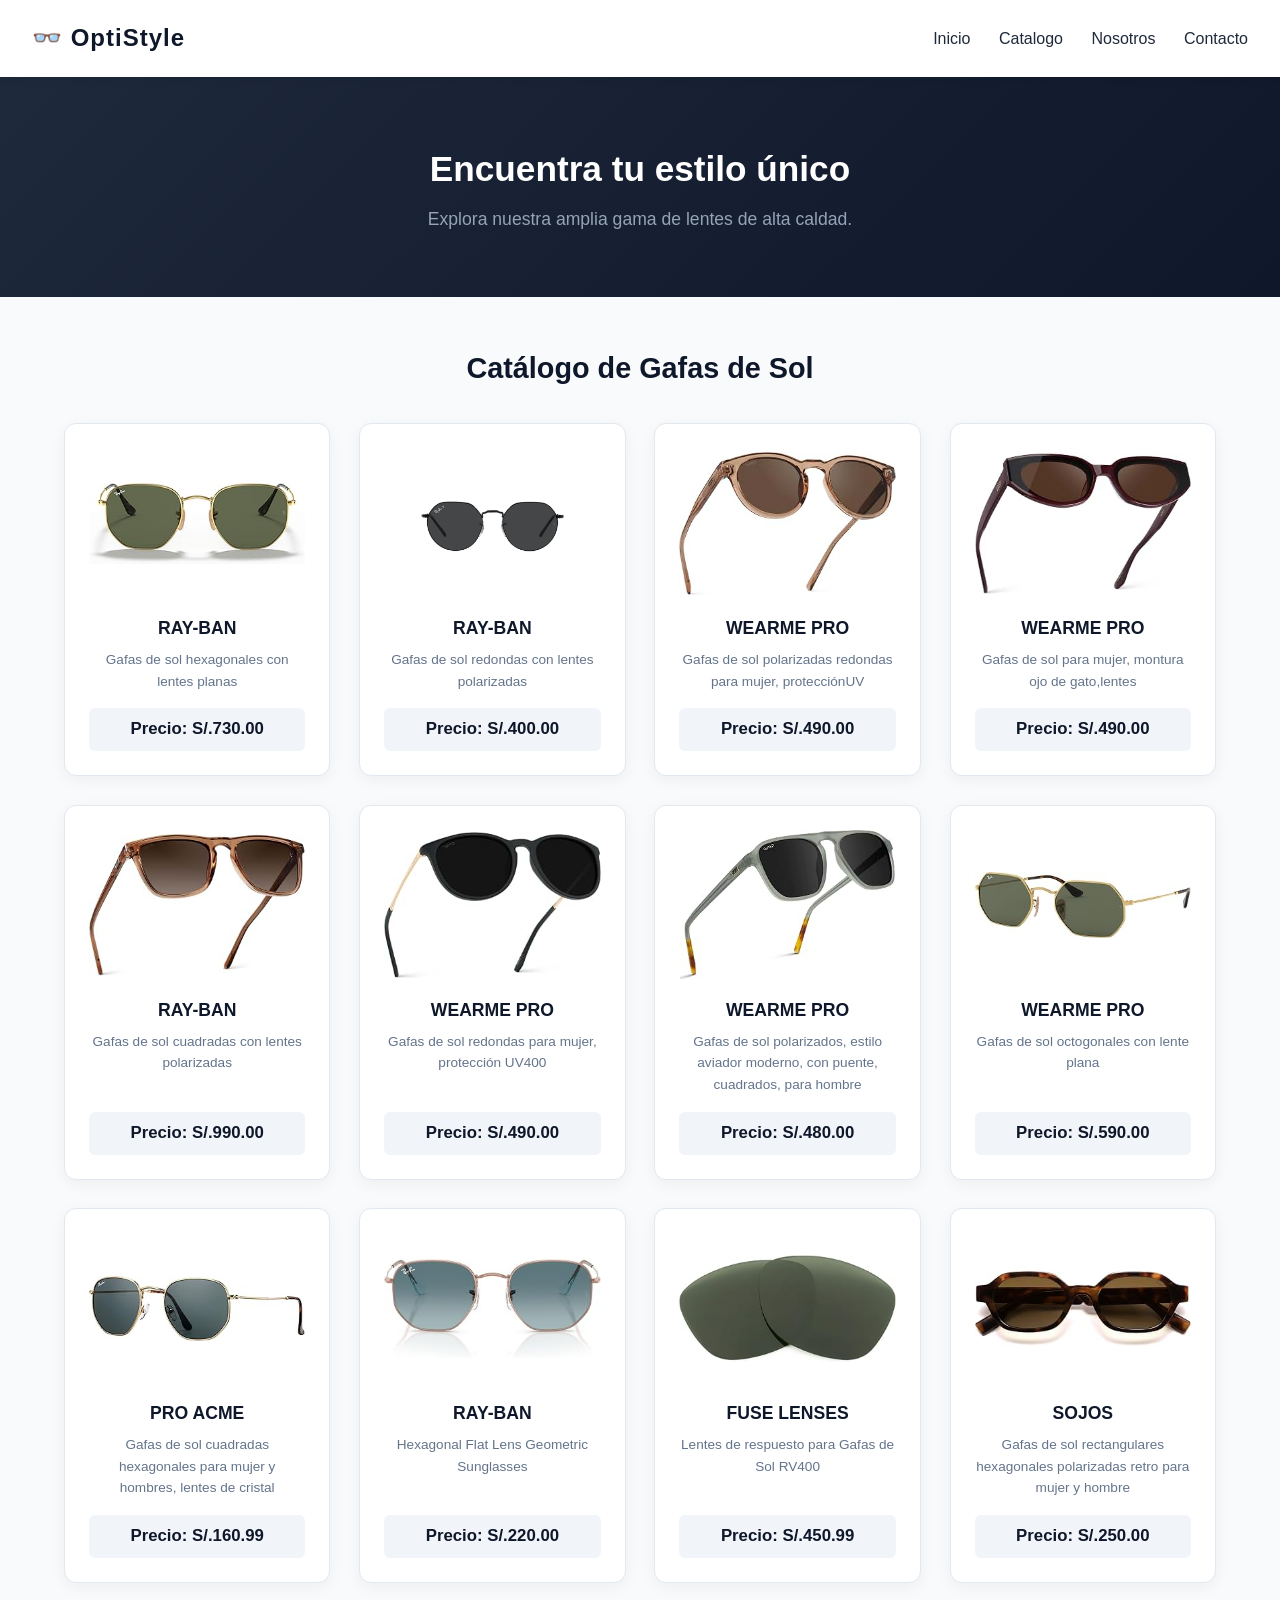
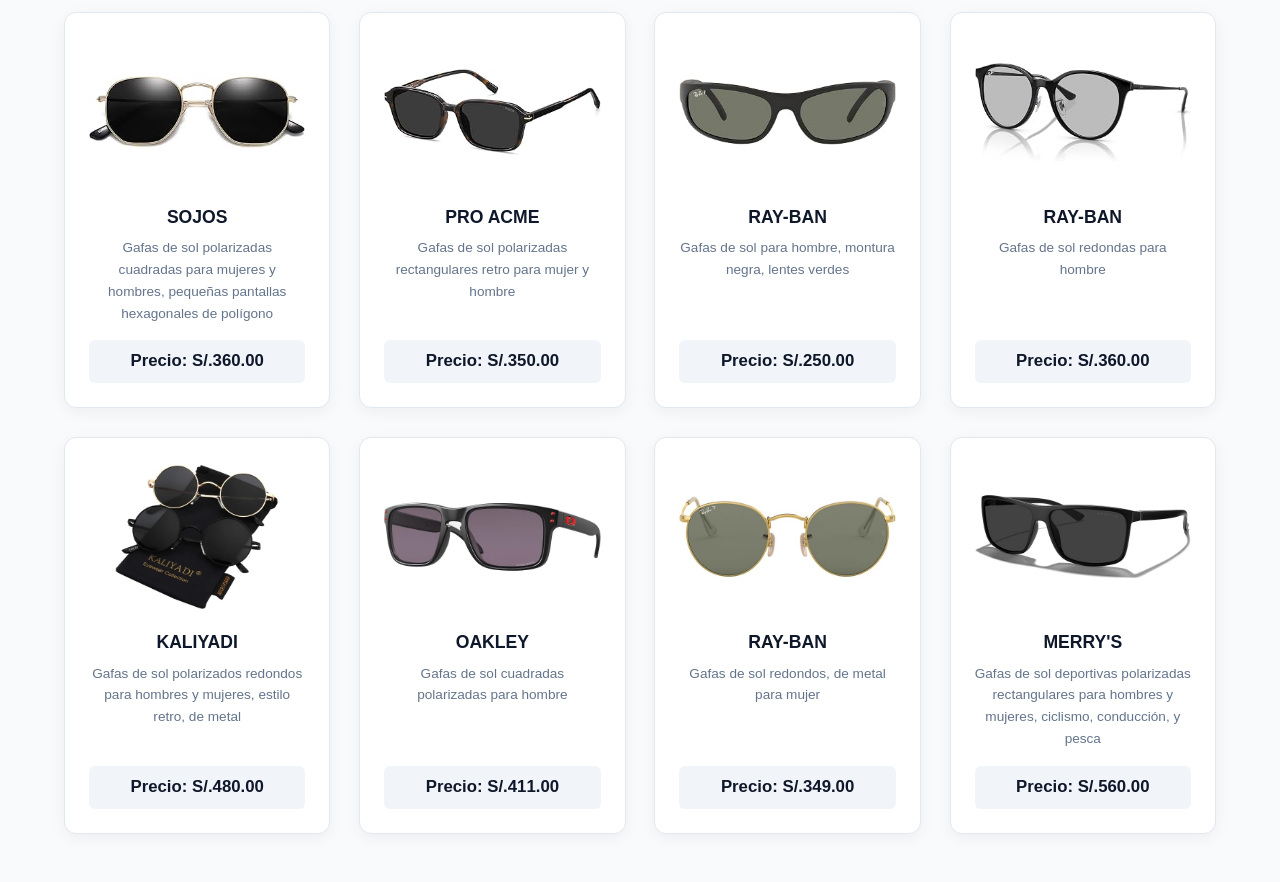
==== commit cee1fb9d: "Update index.html" ====
--- a/index.html
+++ b/index.html
@@ -13,7 +13,7 @@
         <div class="logo">&#x1F453 OptiStyle</div>
         <nav class="nav">
             <a href="#">Inicio</a>
-            <a href="#">Catalogo</a>
+            <a href="index.html">Catalogo</a>
             <a href="#">Nosotros</a>
             <a href="#">Contacto</a>
         </nav>    
@@ -31,13 +31,13 @@
                 <img src="lentes1.jpg" alt="Lente 1">
                 <h3>Ray-Ban</h3>
                 <p>Gafas de sol hexagonales con lentes planas</p>
-                <a href="#" class="btn-precio">Precio: S/.730.00</a>
+                <a href="producto1.html" class="btn-precio">Precio: S/.730.00</a>
             </div>
             <div class="catalog-item">
                 <img src="lentes2.jpg" alt="Lente 2">
                 <h3>Ray-Ban</h3>
                 <p>Gafas de sol redondas con lentes polarizadas</p>
-                <a href="#" class="btn-precio">Precio: S/.400.00</a>
+                <a href="producto2.html" class="btn-precio">Precio: S/.400.00</a>
             </div>
             <div class="catalog-item">
                 <img src="lentes3.jpg" alt="Lente 3">
